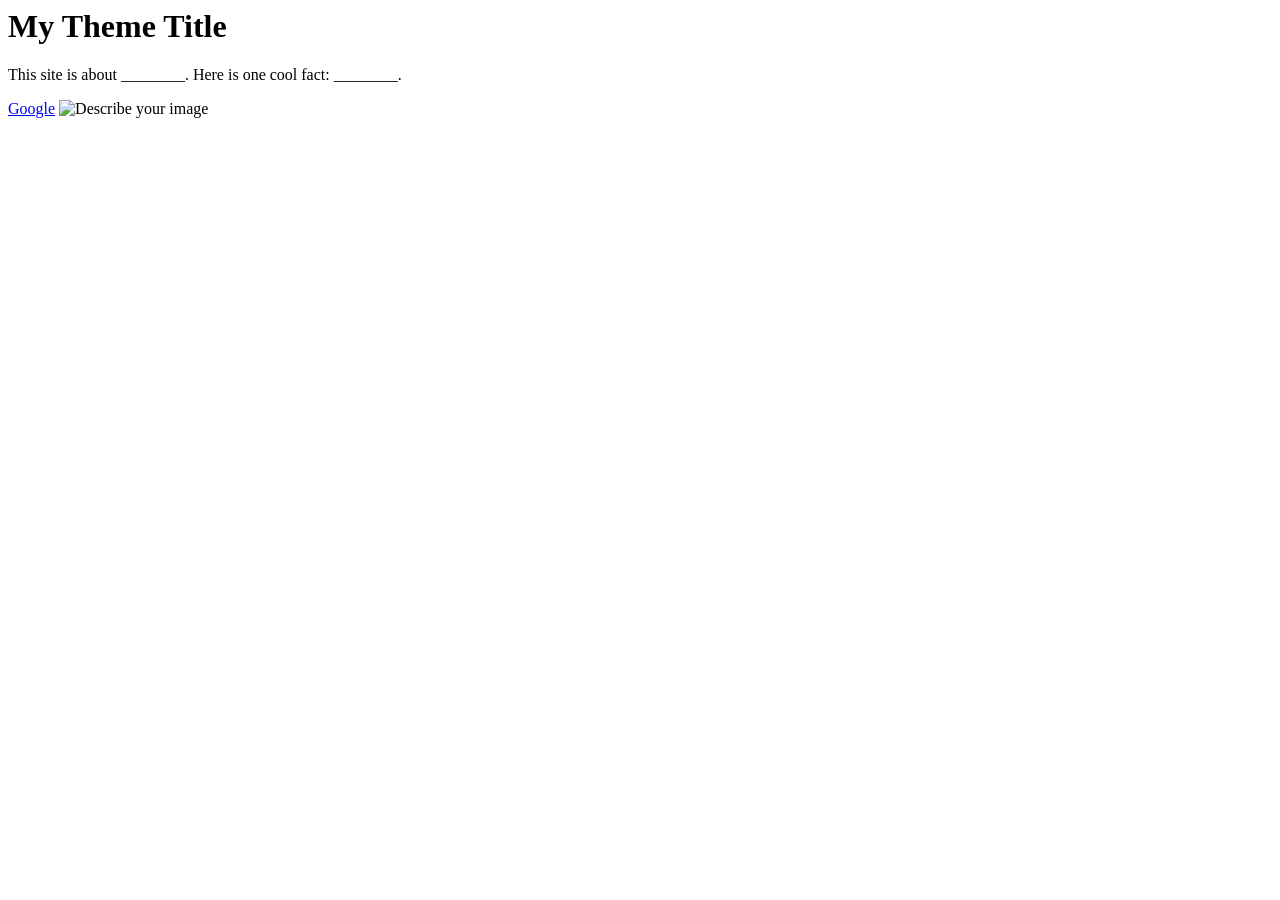
==== index.html @ a97dd53f "Create index.html" ====
<html>
  <head>
    <title>My Mini Website</title>
  </head>
  <body>
    <h1>My Theme Title</h1>
    <p>This site is about ________. Here is one cool fact: ________.</p>
    <a href="https://google.com">Google</a>
    <img src="photo.jpg" alt="Describe your image" />
  </body>
</html>
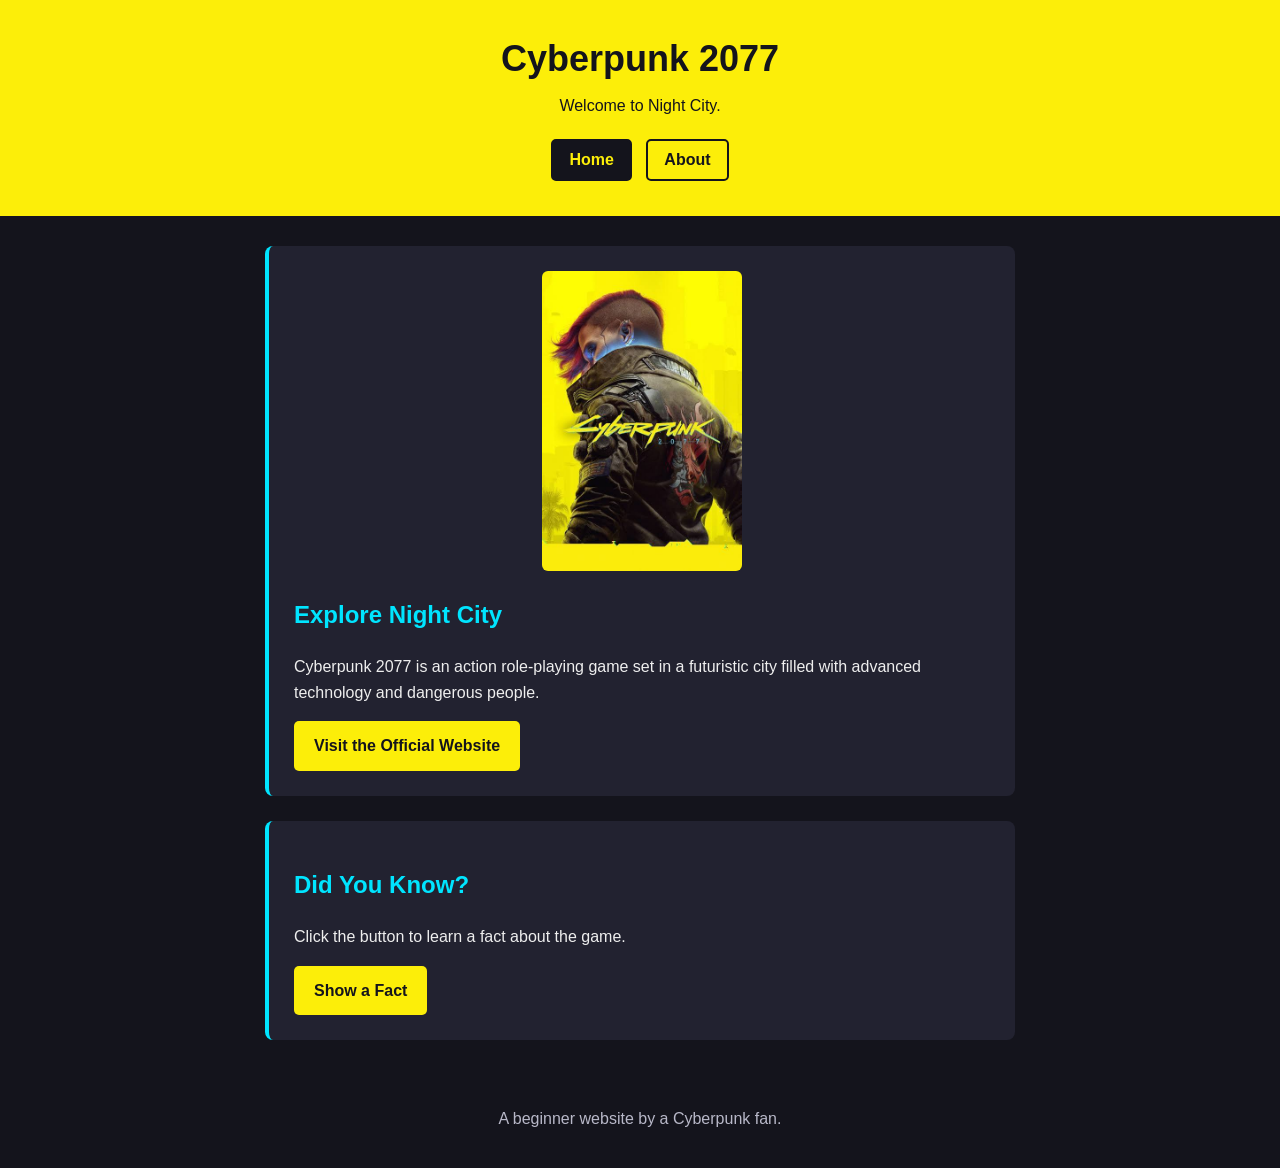
==== commit ece130a1: "My mini site" ====
--- a/index.html
+++ b/index.html
@@ -1,11 +1,55 @@
-<html>
+<!DOCTYPE html>
+<html lang="en">
   <head>
-    <title>My Mini Website</title>
+    <meta charset="UTF-8" />
+    <meta name="viewport" content="width=device-width, initial-scale=1.0" />
+    <title>Cyberpunk 2077 | Home</title>
+    <link rel="stylesheet" href="assets/css/style.css" />
+    <script src="assets/js/script.js" defer></script>
   </head>
+
   <body>
-    <h1>My Theme Title</h1>
-    <p>This site is about ________. Here is one cool fact: ________.</p>
-    <a href="https://google.com">Google</a>
-    <img src="photo.jpg" alt="Describe your image" />
+    <header>
+      <h1>Cyberpunk 2077</h1>
+      <p>Welcome to Night City.</p>
+
+      <nav>
+        <a href="index.html" aria-current="page">Home</a>
+        <a href="about.html">About</a>
+      </nav>
+    </header>
+
+    <main>
+      <section class="card">
+        <img
+          src="assets/img/Cyberpunk 2077.jpeg"
+          alt="Cyberpunk 2077 cover art"
+          width="200"
+          height="300"
+        />
+
+        <h2>Explore Night City</h2>
+        <p>
+          Cyberpunk 2077 is an action role-playing game set in a futuristic
+          city filled with advanced technology and dangerous people.
+        </p>
+
+        <a class="button" href="https://www.cyberpunk.net/ph/en/">
+          Visit the Official Website
+        </a>
+      </section>
+
+      <section class="card">
+        <h2>Did You Know?</h2>
+        <p id="fact" aria-live="polite">
+          Click the button to learn a fact about the game.
+        </p>
+        <button id="fact-button" type="button">Show a Fact</button>
+      </section>
+    </main>
+
+    <footer>
+      <p>A beginner website by a Cyberpunk fan.</p>
+    </footer>
   </body>
-</html>
+</html>
--- a/assets/css/style.css
+++ b/assets/css/style.css
@@ -0,0 +1,106 @@
+/* Page colors and font */
+body {
+  margin: 0;
+  background-color: #14141c;
+  color: #eeeeee;
+  font-family: Arial, sans-serif;
+  line-height: 1.6;
+}
+
+/* Website heading */
+header {
+  padding: 30px 20px;
+  background-color: #fcee09;
+  color: #14141c;
+  text-align: center;
+}
+
+h1 {
+  margin: 0;
+  font-size: 36px;
+}
+
+header p {
+  margin-top: 5px;
+}
+
+/* Navigation links */
+nav a {
+  display: inline-block;
+  margin: 5px;
+  padding: 6px 16px;
+  border: 2px solid #14141c;
+  border-radius: 5px;
+  color: #14141c;
+  font-weight: bold;
+  text-decoration: none;
+}
+
+nav a:hover,
+nav a[aria-current="page"] {
+  background-color: #14141c;
+  color: #fcee09;
+}
+
+/* Main content */
+main {
+  max-width: 750px;
+  margin: 30px auto;
+  padding: 0 20px;
+}
+
+.card {
+  margin-bottom: 25px;
+  padding: 25px;
+  background-color: #222230;
+  border-left: 4px solid #00e5ff;
+  border-radius: 8px;
+}
+
+h2 {
+  color: #00e5ff;
+}
+
+img {
+  display: block;
+  max-width: 100%;
+  height: auto;
+  margin: 0 auto 25px;
+  border-radius: 6px;
+}
+
+/* Buttons and website link */
+button,
+.button {
+  display: inline-block;
+  padding: 12px 20px;
+  border: none;
+  border-radius: 5px;
+  background-color: #fcee09;
+  color: #14141c;
+  font: inherit;
+  font-weight: bold;
+  text-decoration: none;
+  cursor: pointer;
+}
+
+button:hover,
+.button:hover {
+  background-color: #00e5ff;
+}
+
+a:focus-visible,
+button:focus-visible {
+  outline: 3px solid #ff6ec7;
+  outline-offset: 4px;
+}
+
+li {
+  margin-bottom: 8px;
+}
+
+footer {
+  padding: 20px;
+  color: #b8b8c8;
+  text-align: center;
+}
